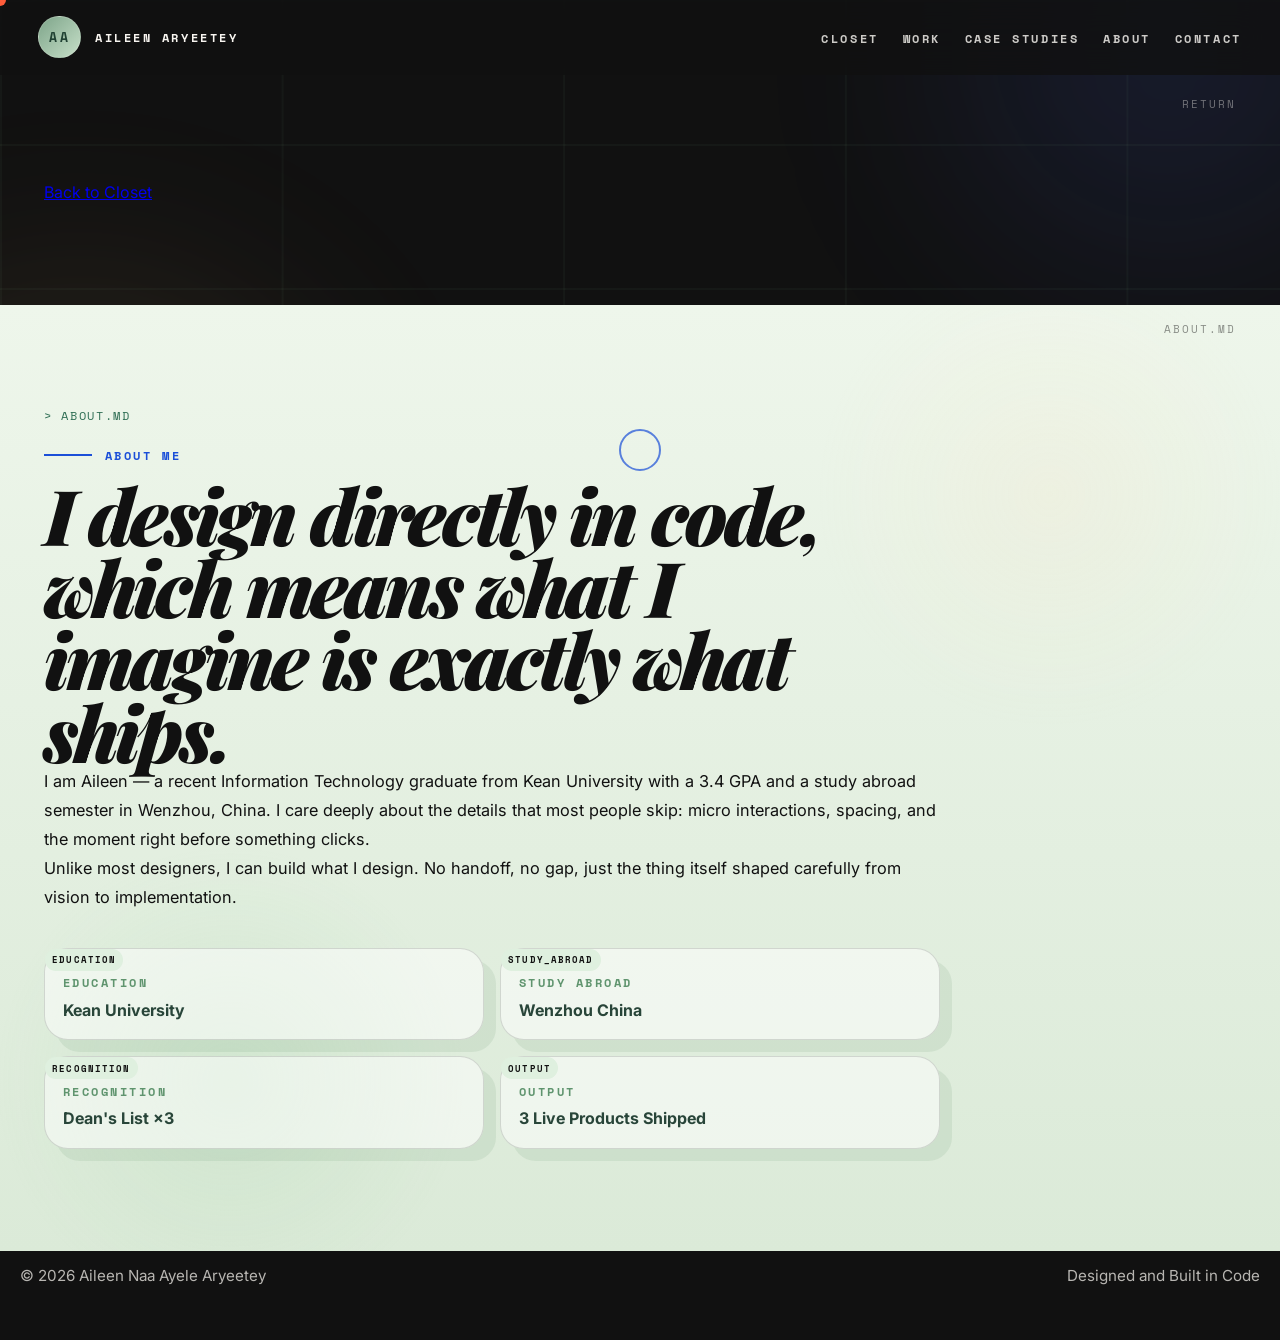
==== about.html @ 3f4c9e6f "Add new portfolio pages: About, Case Studies, Contact, Home, and Work - Created about.html with pers" ====
<!DOCTYPE html>
<html lang="en">
<head>
    <meta charset="UTF-8">
    <meta name="viewport" content="width=device-width, initial-scale=1.0">
    <title>About — Aileen Naa Ayele Aryeetey</title>
    <link rel="preconnect" href="https://fonts.googleapis.com">
    <link rel="preconnect" href="https://fonts.gstatic.com" crossorigin>
    <link href="https://fonts.googleapis.com/css2?family=Inter:wght@300;400;500;600&family=Playfair+Display:ital,wght@0,700;0,900;1,700;1,900&family=Space+Mono:wght@400;700&display=swap" rel="stylesheet">
    <link rel="stylesheet" href="style.css">
</head>
<body class="theme-about">
<div id="cursor" aria-hidden="true"></div>
<div id="cursor-ring" aria-hidden="true"></div>
<div class="page-glow page-glow-one" aria-hidden="true"></div>
<div class="page-glow page-glow-two" aria-hidden="true"></div>

<nav id="nav">
    <a href="home.html" class="nav-logo">
        <span class="nav-logo-mark">AA</span>
        <span class="nav-logo-text">Aileen Aryeetey</span>
    </a>
    <ul class="nav-links">
        <li><a href="index.html">Closet</a></li>
        <li><a href="work.html">Work</a></li>
        <li><a href="case-studies.html">Case Studies</a></li>
        <li><a href="about.html">About</a></li>
        <li><a href="contact.html">Contact</a></li>
    </ul>
    <button type="button" class="nav-ham" id="ham" aria-label="Open navigation menu" aria-controls="mobileNav" aria-expanded="false">
        <span></span><span></span><span></span>
    </button>
</nav>

<nav class="nav-mobile" id="mobileNav" aria-hidden="true">
    <a href="work.html" class="mobile-nav-link">Work</a>
    <a href="case-studies.html" class="mobile-nav-link">Case Studies</a>
    <a href="about.html" class="mobile-nav-link">About</a>
    <a href="contact.html" class="mobile-nav-link">Contact</a>
</nav>

<main>
    <section class="return-strip" data-section="return">
        <a href="index.html" class="return-link">Back to Closet</a>
    </section>
    <section id="about" data-section="about.md">
        <div class="about-copy rv">
            <span class="section-kicker">About Me</span>
            <h2>I design directly in code, which means what I imagine is exactly what ships.</h2>
            <p>I am Aileen — a recent Information Technology graduate from Kean University with a 3.4 GPA and a study abroad semester in Wenzhou, China. I care deeply about the details that most people skip: micro interactions, spacing, and the moment right before something clicks.</p>
            <p>Unlike most designers, I can build what I design. No handoff, no gap, just the thing itself shaped carefully from vision to implementation.</p>
            <div class="about-grid">
                <article data-card="education">
                    <span>Education</span>
                    <strong>Kean University</strong>
                </article>
                <article data-card="study_abroad">
                    <span>Study Abroad</span>
                    <strong>Wenzhou China</strong>
                </article>
                <article data-card="recognition">
                    <span>Recognition</span>
                    <strong>Dean's List ×3</strong>
                </article>
                <article data-card="output">
                    <span>Output</span>
                    <strong>3 Live Products Shipped</strong>
                </article>
            </div>
        </div>
    </section>
</main>

<footer>
    <p>© 2026 Aileen Naa Ayele Aryeetey</p>
    <p>Designed and Built in Code</p>
</footer>

<script src="script.js"></script>
</body>
</html>
---- style.css ----
:root {
    --off-white: #F8F5F0;
    --cobalt: #1B4FD8;
    --coral: #FF5C3A;
    --black: #111111;
    --sage: #7DAA92;
    --muted: #888888;
    --light: #E8E4DF;
    --white: #FFFFFF;
    --line-dark: rgba(17, 17, 17, 0.14);
    --line-light: rgba(248, 245, 240, 0.18);
    --shadow: 0 24px 60px rgba(17, 17, 17, 0.18);
    --ease: cubic-bezier(0.22, 1, 0.36, 1);
    --font-display: "Playfair Display", Georgia, serif;
    --font-body: "Inter", system-ui, sans-serif;
    --font-accent: "Space Mono", monospace;
}

*,
*::before,
*::after {
    box-sizing: border-box;
}

html {
    scroll-behavior: smooth;
    cursor: none;
}

body {
    margin: 0;
    font-family: var(--font-body);
    color: var(--off-white);
    background: var(--black);
    overflow-x: hidden;
}

body.is-locked {
    overflow: hidden;
}

body.is-locked nav,
body.is-locked main,
body.is-locked footer {
    opacity: 0;
    transform: scale(0.98);
    filter: blur(18px);
    pointer-events: none;
}

nav,
main,
footer {
    transition: opacity 0.8s var(--ease), transform 0.8s var(--ease), filter 0.8s var(--ease);
}

img {
    display: block;
    max-width: 100%;
}

a,
button {
    cursor: none;
}

button {
    border: 0;
    background: none;
    font: inherit;
}

.sr-only {
    position: absolute;
    width: 1px;
    height: 1px;
    padding: 0;
    margin: -1px;
    overflow: hidden;
    clip: rect(0, 0, 0, 0);
    white-space: nowrap;
    border: 0;
}

.vault-screen {
    position: fixed;
    inset: 0;
    z-index: 120;
    display: grid;
    place-items: center;
    padding: 1.25rem;
    transition: opacity 0.8s var(--ease), visibility 0.8s var(--ease);
}

.vault-screen.is-unlocked {
    opacity: 0;
    visibility: hidden;
}

.vault-backdrop {
    position: absolute;
    inset: 0;
    background:
        radial-gradient(ellipse at 52% 46%, rgba(255, 255, 255, 0.16), transparent 10%),
        radial-gradient(ellipse at 52% 46%, rgba(97, 122, 255, 0.18), transparent 22%),
        radial-gradient(ellipse at 48% 52%, rgba(255, 92, 58, 0.12), transparent 18%),
        radial-gradient(circle at 15% 18%, rgba(255, 255, 255, 0.95) 0 1px, transparent 1.5px),
        radial-gradient(circle at 28% 24%, rgba(255, 255, 255, 0.72) 0 1px, transparent 1.5px),
        radial-gradient(circle at 74% 20%, rgba(255, 255, 255, 0.86) 0 1px, transparent 1.5px),
        radial-gradient(circle at 83% 38%, rgba(255, 255, 255, 0.64) 0 1px, transparent 1.5px),
        radial-gradient(circle at 67% 70%, rgba(255, 255, 255, 0.72) 0 1px, transparent 1.5px),
        radial-gradient(circle at 34% 76%, rgba(255, 255, 255, 0.6) 0 1px, transparent 1.5px),
        radial-gradient(circle at 88% 82%, rgba(255, 255, 255, 0.84) 0 1px, transparent 1.5px),
        radial-gradient(circle at 10% 72%, rgba(255, 255, 255, 0.7) 0 1px, transparent 1.5px),
        linear-gradient(135deg, rgba(17, 17, 17, 0.94), rgba(10, 10, 10, 0.99));
}

.vault-shell {
    position: relative;
    width: min(100%, 58rem);
    display: grid;
    gap: 1.25rem;
    justify-items: center;
    animation: vaultFloat 4.8s ease-in-out infinite;
}

.vault-file,
.vault-panel {
    width: min(100%, 34rem);
    border: 1px solid rgba(248, 245, 240, 0.16);
    box-shadow: 0 30px 90px rgba(0, 0, 0, 0.5);
}

.vault-file {
    position: relative;
    display: grid;
    gap: 1rem;
    justify-items: center;
    padding: 5.25rem 2.2rem 2.8rem;
    background:
        radial-gradient(circle at 50% 34%, rgba(255, 255, 255, 0.08), transparent 18%),
        linear-gradient(180deg, rgba(248, 245, 240, 0.08), rgba(248, 245, 240, 0.02)),
        linear-gradient(135deg, rgba(27, 79, 216, 0.07), transparent 36%, rgba(255, 92, 58, 0.06)),
        rgba(17, 17, 17, 0.8);
    color: var(--off-white);
    text-align: center;
    overflow: hidden;
    transform-origin: center;
    -webkit-backdrop-filter: blur(14px);
    backdrop-filter: blur(14px);
    transition: transform 0.35s var(--ease), border-color 0.35s ease, box-shadow 0.35s ease;
}

.vault-file:hover,
.vault-file:focus-visible,
.vault-file.is-active {
    transform: translateY(-6px) scale(1.01);
    border-color: rgba(248, 245, 240, 0.26);
    box-shadow: 0 42px 120px rgba(0, 0, 0, 0.6);
}

.vault-file::before {
    content: "";
    position: absolute;
    inset: 0;
    background:
        linear-gradient(rgba(248, 245, 240, 0.04) 1px, transparent 1px),
        linear-gradient(90deg, rgba(248, 245, 240, 0.04) 1px, transparent 1px);
    background-size: 30px 30px;
    opacity: 0.28;
}

.vault-file::after {
    content: "";
    position: absolute;
    inset: 1rem;
    border: 1px solid rgba(248, 245, 240, 0.08);
    pointer-events: none;
    box-shadow: inset 0 0 40px rgba(255, 255, 255, 0.02);
}

.vault-file-tab {
    position: absolute;
    top: 0;
    left: 0;
    padding: 0.7rem 1rem;
    background: linear-gradient(135deg, #3566ea, var(--cobalt));
    color: var(--off-white);
    font-family: var(--font-accent);
    font-size: 0.64rem;
    font-weight: 700;
    letter-spacing: 0.18em;
    text-transform: uppercase;
    box-shadow: 0 10px 30px rgba(27, 79, 216, 0.24);
}

.vault-file-icon {
    position: relative;
    width: 8.2rem;
    height: 9.8rem;
    background: linear-gradient(180deg, #fffdf8, #e7e0d4);
    clip-path: polygon(0 0, 76% 0, 100% 22%, 100% 100%, 0 100%);
    box-shadow:
        0 18px 42px rgba(0, 0, 0, 0.28),
        inset 0 -18px 26px rgba(17, 17, 17, 0.04);
    animation: vaultPulse 2.8s ease-in-out infinite;
}

.vault-file-icon::before {
    content: "";
    position: absolute;
    top: 0;
    right: 0;
    width: 1.8rem;
    height: 1.8rem;
    background: #cfd5e8;
    clip-path: polygon(0 0, 100% 100%, 100% 0);
}

.vault-file-icon::after {
    content: "AA";
    position: absolute;
    inset: auto 0 1.2rem;
    text-align: center;
    color: var(--black);
    font-family: var(--font-accent);
    font-size: 1.15rem;
    font-weight: 700;
    letter-spacing: 0.3em;
}

.vault-file strong,
.vault-panel h2 {
    position: relative;
    z-index: 1;
    margin: 0;
    font-family: var(--font-display);
}

.vault-file strong {
    font-size: clamp(2.7rem, 6vw, 4.2rem);
    line-height: 0.92;
    text-wrap: balance;
    text-shadow: 0 10px 30px rgba(0, 0, 0, 0.28);
}

.vault-file span:last-child {
    position: relative;
    z-index: 1;
    color: rgba(248, 245, 240, 0.78);
    font-size: 1.02rem;
}

.vault-panel {
    position: relative;
    display: grid;
    gap: 1rem;
    padding: 1.5rem;
    background:
        linear-gradient(180deg, rgba(248, 245, 240, 0.06), transparent 32%),
        rgba(10, 10, 10, 0.95);
    -webkit-backdrop-filter: blur(16px);
    backdrop-filter: blur(16px);
    transform: translateY(14px) scale(0.98);
    opacity: 0;
    transition: transform 0.4s var(--ease), opacity 0.4s var(--ease);
}

.vault-panel.is-visible {
    transform: translateY(0) scale(1);
    opacity: 1;
}

.vault-panel-top {
    display: flex;
    justify-content: space-between;
    gap: 1rem;
    color: rgba(248, 245, 240, 0.56);
    font-family: var(--font-accent);
    font-size: 0.64rem;
    letter-spacing: 0.16em;
    text-transform: uppercase;
}

.vault-panel h2 {
    font-size: clamp(2rem, 4vw, 3rem);
    line-height: 0.98;
}

.vault-panel p {
    margin: 0;
    color: rgba(248, 245, 240, 0.72);
}

.vault-form {
    display: grid;
    grid-template-columns: minmax(0, 1fr) auto;
    gap: 0.9rem;
}

.vault-form input {
    min-height: 3.4rem;
    padding: 0.9rem 1rem;
    border: 1px solid rgba(248, 245, 240, 0.18);
    background: rgba(248, 245, 240, 0.05);
    color: var(--off-white);
    font-family: var(--font-accent);
    font-size: 0.82rem;
    letter-spacing: 0.16em;
    text-transform: uppercase;
    outline: none;
    transition: border-color 0.24s ease, box-shadow 0.24s ease;
}

.vault-form input:focus {
    border-color: var(--coral);
    box-shadow: 0 0 0 4px rgba(255, 92, 58, 0.12);
}

.vault-message {
    min-height: 1.4rem;
    font-family: var(--font-accent);
    font-size: 0.7rem;
    letter-spacing: 0.12em;
    text-transform: uppercase;
}

.vault-message.is-error {
    color: #ff9f8d;
}

.vault-message.is-success {
    color: var(--sage);
}

.archive-screen {
    position: fixed;
    inset: 0;
    z-index: 115;
    display: grid;
    place-items: start center;
    padding: 1.25rem;
    overflow-y: auto;
    opacity: 1;
    visibility: visible;
    transition: opacity 0.7s var(--ease), visibility 0.7s var(--ease);
}

.archive-screen.is-hidden {
    opacity: 0;
    visibility: hidden;
}

.archive-backdrop {
    position: absolute;
    inset: 0;
    background: #000000;
}

.archive-shell {
    position: relative;
    width: min(100%, 72rem);
    display: grid;
    gap: 1.5rem;
    margin: auto 0;
}

.archive-head {
    max-width: 34rem;
    color: var(--off-white);
}

.archive-head span {
    display: inline-block;
    margin-bottom: 0.75rem;
    font-family: var(--font-accent);
    font-size: 0.72rem;
    letter-spacing: 0.18em;
    text-transform: uppercase;
    color: rgba(248, 245, 240, 0.58);
}

.archive-head h2 {
    margin: 0;
    font-family: var(--font-display);
    font-size: clamp(2.8rem, 6vw, 5rem);
    line-height: 0.94;
}

.archive-head p {
    margin: 0.85rem 0 0;
    color: rgba(248, 245, 240, 0.74);
    max-width: 30rem;
}

.archive-closet {
    position: relative;
    padding: 3.5rem 1.25rem 2rem;
    border: 1px solid rgba(248, 245, 240, 0.08);
    background: transparent;
    overflow: hidden;
    box-shadow:
        inset 0 0 0 1px rgba(17, 17, 17, 0.18),
        0 28px 80px rgba(0, 0, 0, 0.24);
}

.archive-closet::before,
.archive-closet::after {
    display: none;
}

.archive-closet::before {
    left: 0;
}

.archive-closet::after {
    right: 0;
}

.archive-rail {
    position: absolute;
    left: 2rem;
    right: 2rem;
    top: 1.25rem;
    height: 8px;
    border-radius: 999px;
    background: linear-gradient(180deg, #8e949c, #5f646b);
    box-shadow: 0 3px 12px rgba(0, 0, 0, 0.34);
}

.archive-shelf {
    position: relative;
    display: grid;
    grid-template-columns: repeat(5, minmax(0, 1fr));
    gap: 1rem;
    align-items: end;
    z-index: 2;
}

.archive-shelf::before {
    display: none;
}

.archive-folder {
    position: relative;
    display: grid;
    justify-items: start;
    gap: 0.55rem;
    min-height: 18rem;
    padding: 1rem 1rem 1.35rem;
    border: 1px solid rgba(17, 17, 17, 0.12);
    background: linear-gradient(180deg, #fffdf8 0%, #f1ede5 100%);
    color: #171311;
    text-align: left;
    text-decoration: none;
    box-shadow:
        0 18px 30px rgba(17, 17, 17, 0.24),
        0 4px 10px rgba(17, 17, 17, 0.08);
    transform-origin: top center;
    transition: transform 0.28s var(--ease), box-shadow 0.28s ease, filter 0.28s ease;
}

.archive-folder::before {
    content: "";
    position: absolute;
    inset: 1rem 1rem 4.6rem;
    background:
        linear-gradient(135deg, rgba(17, 17, 17, 0.06), rgba(17, 17, 17, 0.01)),
        linear-gradient(180deg, #d9d1c6, #c7beb0);
    border: 1px solid rgba(17, 17, 17, 0.08);
}

.archive-folder::after {
    content: "";
    position: absolute;
    top: -2rem;
    left: 50%;
    width: 2px;
    height: 2rem;
    background: linear-gradient(180deg, #bfc5cc, #6e7379);
    transform: translateX(-50%);
}

.archive-folder:hover,
.archive-folder:focus-visible {
    transform: translateY(-12px) rotate(-1.4deg);
    box-shadow:
        0 28px 40px rgba(17, 17, 17, 0.32),
        0 8px 18px rgba(17, 17, 17, 0.12);
    filter: saturate(1.05);
}

.archive-folder:nth-child(2n):hover,
.archive-folder:nth-child(2n):focus-visible {
    transform: translateY(-12px) rotate(1.2deg);
}

.archive-letter {
    display: inline-grid;
    place-items: center;
    width: 2.4rem;
    height: 2.4rem;
    margin-top: auto;
    background: rgba(17, 17, 17, 0.05);
    font-family: var(--font-accent);
    font-size: 0.95rem;
    font-weight: 700;
    letter-spacing: 0.12em;
    box-shadow: inset 0 0 0 1px rgba(17, 17, 17, 0.08);
    z-index: 1;
}

.archive-folder strong {
    margin-top: auto;
    font-family: var(--font-display);
    font-size: clamp(1.65rem, 3vw, 2.3rem);
    line-height: 0.98;
    z-index: 1;
}

.archive-folder span:last-child {
    font-family: var(--font-accent);
    font-size: 0.64rem;
    font-weight: 700;
    letter-spacing: 0.16em;
    text-transform: uppercase;
    color: rgba(23, 19, 17, 0.58);
    z-index: 1;
}

body.theme-home #home::before,
body.theme-home #contact::before {
    background:
        radial-gradient(circle at 18% 78%, rgba(123, 186, 142, 0.16), transparent 18%),
        radial-gradient(circle at 78% 18%, rgba(164, 203, 255, 0.14), transparent 18%),
        radial-gradient(circle at 48% 14%, rgba(255, 250, 232, 0.1), transparent 12%),
        linear-gradient(180deg, #08110d 0%, #102019 52%, #162922 100%);
}

body.theme-home main {
    position: relative;
    isolation: isolate;
}

body.theme-home main::before {
    content: "";
    position: fixed;
    left: 0;
    right: 0;
    bottom: 0;
    height: 22vh;
    background:
        radial-gradient(circle at 6% 100%, #163628 0 14%, transparent 15%),
        radial-gradient(circle at 16% 100%, #1b442f 0 16%, transparent 17%),
        radial-gradient(circle at 28% 100%, #204d36 0 15%, transparent 16%),
        radial-gradient(circle at 44% 100%, #173b2a 0 18%, transparent 19%),
        radial-gradient(circle at 60% 100%, #204d36 0 14%, transparent 15%),
        radial-gradient(circle at 78% 100%, #173b2a 0 17%, transparent 18%),
        radial-gradient(circle at 92% 100%, #204d36 0 15%, transparent 16%);
    opacity: 0.9;
    pointer-events: none;
    z-index: -1;
}

body.theme-home main::after {
    content: "";
    position: fixed;
    top: 5rem;
    right: 8%;
    width: 9rem;
    height: 9rem;
    border-radius: 50%;
    background:
        radial-gradient(circle at 35% 35%, rgba(255, 255, 255, 0.9), rgba(246, 250, 232, 0.7) 38%, rgba(246, 250, 232, 0.08) 68%, transparent 72%);
    pointer-events: none;
    z-index: -1;
}

body.theme-home .nav-logo-mark {
    border-radius: 50%;
    background: linear-gradient(135deg, #5f946e, #8db59a);
}

body.theme-home .eyebrow,
body.theme-home .section-kicker,
body.theme-home .hero-copy::before {
    color: #9ec8a8;
}

body.theme-home .page-glow-one {
    background: rgba(150, 212, 168, 0.24);
}

body.theme-home .page-glow-two {
    background: rgba(188, 221, 255, 0.14);
}

body.theme-home .hero-title,
body.theme-home .contact-card h2 {
    color: #f2f6ec;
}

body.theme-home .btn-primary {
    background: linear-gradient(135deg, #588f69, #82b28f);
}

body.theme-home .floating-note {
    box-shadow: 18px 18px 0 rgba(20, 48, 34, 0.24);
}

body.theme-home .hero-title,
body.theme-home .section-head h2,
body.theme-home .about-copy h2,
body.theme-home .contact-card h2 {
    font-style: italic;
}

body.theme-home .mini-card,
body.theme-home .portrait-card,
body.theme-home .contact-card {
    border-radius: 28px;
}

body.theme-home .mini-card::before,
body.theme-home .about-grid article::before {
    border-radius: 999px;
    background: #dcebdc;
}

body.theme-home .portrait-card,
body.theme-home .contact-card {
    border-color: rgba(214, 235, 216, 0.16);
    background: rgba(13, 27, 20, 0.88);
}

body.theme-work #work::before {
    background:
        radial-gradient(circle at 82% 18%, rgba(255, 196, 113, 0.18), transparent 16%),
        linear-gradient(180deg, rgba(255, 255, 255, 0.76), rgba(255, 255, 255, 0.76)),
        linear-gradient(90deg, rgba(17, 17, 17, 0.05) 1px, transparent 1px),
        linear-gradient(rgba(17, 17, 17, 0.05) 1px, transparent 1px),
        linear-gradient(180deg, #f3eee6 0%, #e6ddd0 100%);
    background-size: auto, auto, 28px 28px, 28px 28px, auto;
}

body.theme-work main {
    position: relative;
    isolation: isolate;
}

body.theme-work main::before {
    content: "";
    position: fixed;
    inset: 5.5rem 3rem auto auto;
    width: 16rem;
    height: 11rem;
    background:
        linear-gradient(180deg, rgba(255, 248, 234, 0.96), rgba(245, 234, 214, 0.96));
    box-shadow: 18px 18px 0 rgba(140, 117, 87, 0.14);
    transform: rotate(-4deg);
    pointer-events: none;
    z-index: -1;
}

body.theme-work main::after {
    content: "";
    position: fixed;
    left: 3rem;
    bottom: 2rem;
    width: 20rem;
    height: 1.2rem;
    background: linear-gradient(90deg, #8d5e28, #c4934b);
    box-shadow: 0 -0.35rem 0 rgba(32, 24, 21, 0.08);
    pointer-events: none;
    z-index: -1;
}

body.theme-work .nav-logo-mark {
    background: #201815;
    border-color: rgba(32, 24, 21, 0.24);
    color: #f8f5f0;
}

body.theme-work .section-kicker,
body.theme-work .section-head::before,
body.theme-work .section-head::after {
    color: #8d5e28;
}

body.theme-work .project-card {
    border-color: rgba(67, 48, 28, 0.14);
    box-shadow: 14px 14px 0 rgba(116, 91, 62, 0.12);
    border-radius: 18px;
}

body.theme-work .project-body {
    background: rgba(252, 248, 241, 0.95);
    color: #1b1712;
}

body.theme-work .project-body p {
    color: rgba(27, 23, 18, 0.72);
}

body.theme-work .project-topline,
body.theme-work .project-body h3::before {
    color: #8d5e28;
}

body.theme-work .tag-row span {
    background: #201815;
    color: #f8f5f0;
}

body.theme-work .project-body a {
    color: #1b1712;
}

body.theme-work .project-card::after {
    background: #201815;
    color: #f8f5f0;
}

body.theme-work .project-body h3,
body.theme-work .section-head h2 {
    letter-spacing: -0.06em;
}

body.theme-work .project-card:nth-child(1):hover .project-body {
    background: #3f2d23;
    color: #f8f5f0;
}

body.theme-work .project-card:nth-child(1):hover .project-body p {
    color: rgba(248, 245, 240, 0.78);
}

body.theme-work .project-card:nth-child(2):hover .project-body {
    background: #6f4e37;
    color: #f8f5f0;
}

body.theme-work .project-card:nth-child(2):hover .project-body p {
    color: rgba(248, 245, 240, 0.8);
}

body.theme-work .project-card:nth-child(3):hover .project-body {
    background: #d7b07a;
    color: #1b1712;
}

body.theme-work .project-card:nth-child(3):hover .project-body p {
    color: rgba(27, 23, 18, 0.76);
}

body.theme-case-studies #case-studies::before {
    background:
        linear-gradient(180deg, rgba(255, 252, 245, 0.56), rgba(255, 252, 245, 0.56)),
        linear-gradient(180deg, #5a3f2d 0%, #7a5a43 18%, #eadbc5 18.4%, #e5d4bd 100%);
}

body.theme-case-studies main {
    position: relative;
    isolation: isolate;
}

body.theme-case-studies main::before {
    content: "";
    position: fixed;
    left: 0;
    right: 0;
    top: 5rem;
    height: 8rem;
    background:
        repeating-linear-gradient(
            90deg,
            rgba(77, 54, 38, 0.18) 0 3.8rem,
            rgba(164, 124, 95, 0.22) 3.8rem 4.8rem,
            rgba(102, 70, 48, 0.18) 4.8rem 8.2rem
        );
    opacity: 0.5;
    pointer-events: none;
    z-index: -1;
}

body.theme-case-studies main::after {
    content: "";
    position: fixed;
    top: 6rem;
    right: 12%;
    width: 18rem;
    height: 18rem;
    background: radial-gradient(circle, rgba(255, 229, 184, 0.22), rgba(255, 229, 184, 0.04) 48%, transparent 70%);
    pointer-events: none;
    z-index: -1;
}

body.theme-case-studies .nav-logo-mark {
    background: linear-gradient(135deg, #6c4d38, #a47c5f);
    color: #fff8ef;
    border-color: rgba(108, 77, 56, 0.24);
}

body.theme-case-studies #case-studies .section-head,
body.theme-case-studies #case-studies .section-head h2,
body.theme-case-studies #case-studies .section-head p,
body.theme-case-studies #case-studies .section-kicker {
    color: #2a1c16;
}

body.theme-case-studies #case-studies .section-head::before,
body.theme-case-studies #case-studies .section-head::after {
    color: rgba(42, 28, 22, 0.52);
}

body.theme-case-studies .cs-item {
    background: rgba(255, 250, 242, 0.96);
    border-color: rgba(80, 44, 31, 0.16);
    box-shadow: 18px 18px 0 rgba(104, 72, 49, 0.14);
    border-radius: 22px;
}

body.theme-case-studies .cs-item::before {
    color: rgba(96, 52, 36, 0.62);
}

body.theme-case-studies .cs-title,
body.theme-case-studies .cs-lead,
body.theme-case-studies .section-head h2 {
    letter-spacing: -0.03em;
}

body.theme-case-studies .cs-trigger,
body.theme-case-studies .cs-panel-inner,
body.theme-case-studies .cs-title,
body.theme-case-studies .cs-lead,
body.theme-case-studies .cs-summary-line,
body.theme-case-studies .cs-story p,
body.theme-case-studies .cs-meta-card,
body.theme-case-studies .cs-meta-card strong {
    color: #2a1c16;
}

body.theme-case-studies .cs-number,
body.theme-case-studies .cs-toggle,
body.theme-case-studies .cs-aside-card h4,
body.theme-case-studies .cs-block h4 {
    color: #9c4d32;
}

body.theme-case-studies .cs-trigger {
    background:
        linear-gradient(180deg, rgba(156, 77, 50, 0.05), transparent 80%);
}

body.theme-case-studies .cs-block,
body.theme-case-studies .cs-meta-card {
    border-color: rgba(96, 52, 36, 0.14);
}

body.theme-case-studies .cs-aside-card {
    background: #fff9f1;
    color: #2a1c16;
    border-radius: 18px;
}

body.theme-about #about::before {
    background:
        radial-gradient(circle at 18% 82%, rgba(147, 203, 153, 0.18), transparent 18%),
        radial-gradient(circle at 82% 20%, rgba(255, 222, 186, 0.14), transparent 18%),
        linear-gradient(180deg, #eef6eb 0%, #dbead8 100%);
}

body.theme-about main {
    position: relative;
    isolation: isolate;
}

body.theme-about main::before {
    content: "";
    position: fixed;
    inset: 0;
    background:
        linear-gradient(90deg, rgba(104, 142, 113, 0.16) 0 2px, transparent 2px 20%),
        linear-gradient(rgba(104, 142, 113, 0.16) 0 2px, transparent 2px 24%);
    background-size: 22% 100%, 100% 9rem;
    opacity: 0.45;
    pointer-events: none;
    z-index: -1;
}

body.theme-about main::after {
    content: "";
    position: fixed;
    left: -2rem;
    bottom: -1rem;
    width: 18rem;
    height: 18rem;
    background:
        radial-gradient(circle at 30% 70%, rgba(125, 170, 146, 0.24), transparent 34%),
        radial-gradient(circle at 58% 42%, rgba(184, 220, 170, 0.2), transparent 28%),
        radial-gradient(circle at 76% 68%, rgba(104, 150, 114, 0.22), transparent 30%);
    pointer-events: none;
    z-index: -1;
}

body.theme-about .nav-logo-mark {
    border-radius: 50%;
    background: linear-gradient(135deg, #7ea58a, #c6dfc8);
    color: #204133;
}

body.theme-about .about-copy::before,
body.theme-about .section-kicker {
    color: #2f6e54;
}

body.theme-about .about-copy h2,
body.theme-about .section-head h2 {
    font-style: italic;
}

body.theme-about .about-copy h2 {
    color: #173429;
}

body.theme-about .about-copy p,
body.theme-about .about-grid strong {
    color: #284539;
}

body.theme-about .about-grid article {
    background: rgba(255, 255, 255, 0.52);
    box-shadow: 12px 12px 0 rgba(92, 140, 103, 0.12);
    border-radius: 24px;
}

body.theme-about .about-grid span {
    color: #5f946e;
}

body.theme-about .about-grid article::before {
    border-radius: 999px;
    background: #dff0df;
}

body.theme-contact #contact::before {
    background:
        radial-gradient(circle at 50% 18%, rgba(255, 214, 163, 0.12), transparent 14%),
        radial-gradient(circle at 22% 18%, rgba(255, 92, 58, 0.14), transparent 18%),
        radial-gradient(circle at 78% 72%, rgba(191, 140, 88, 0.12), transparent 22%),
        linear-gradient(180deg, #211513 0%, #140c0b 100%);
}

body.theme-contact main {
    position: relative;
    isolation: isolate;
}

body.theme-contact main::before {
    content: "";
    position: fixed;
    right: 8%;
    top: 6rem;
    width: 14rem;
    height: 14rem;
    background: radial-gradient(circle, rgba(255, 223, 190, 0.2), rgba(255, 223, 190, 0.06) 42%, transparent 72%);
    pointer-events: none;
    z-index: -1;
}

body.theme-contact main::after {
    content: "";
    position: fixed;
    left: 0;
    right: 0;
    bottom: 0;
    height: 3rem;
    background: linear-gradient(180deg, rgba(0, 0, 0, 0), #221412 90%);
    pointer-events: none;
    z-index: -1;
}

body.theme-contact .nav-logo-mark {
    background: linear-gradient(135deg, #5a3328, #c08866);
    border-color: rgba(255, 217, 176, 0.16);
}

body.theme-contact .contact-card {
    border-color: rgba(255, 217, 176, 0.18);
    background: rgba(31, 19, 16, 0.94);
    box-shadow: 20px 20px 0 rgba(62, 34, 23, 0.28);
    border-radius: 28px;
}

body.theme-contact .contact-card h2 {
    color: #fff1ec;
    font-style: italic;
}

body.theme-contact .contact-card p,
body.theme-contact .contact-email {
    color: rgba(255, 232, 223, 0.84);
}

body.theme-contact .contact-card::before {
    color: #ffb09d;
    border-color: rgba(255, 176, 157, 0.28);
    background: rgba(255, 176, 157, 0.08);
}

@keyframes vaultFloat {
    0%,
    100% {
        transform: translateY(0);
    }

    50% {
        transform: translateY(-8px);
    }
}

@keyframes vaultPulse {
    0%,
    100% {
        box-shadow: 0 16px 40px rgba(0, 0, 0, 0.28);
    }

    50% {
        box-shadow: 0 20px 52px rgba(27, 79, 216, 0.28);
    }
}

#cursor {
    position: fixed;
    top: 0;
    left: 0;
    width: 12px;
    height: 12px;
    border-radius: 999px;
    background: var(--coral);
    pointer-events: none;
    z-index: 9999;
    transform: translate(-50%, -50%);
    transition: transform 0.24s var(--ease), opacity 0.24s ease, background 0.24s ease;
}

#cursor-ring {
    position: fixed;
    top: 0;
    left: 0;
    width: 42px;
    height: 42px;
    border: 2px solid rgba(27, 79, 216, 0.7);
    border-radius: 999px;
    pointer-events: none;
    z-index: 9998;
    transform: translate(-50%, -50%);
    transition: width 0.24s var(--ease), height 0.24s var(--ease), border-color 0.24s ease, opacity 0.24s ease;
}

#cursor.hovered {
    transform: translate(-50%, -50%) scale(1.35);
}

#cursor-ring.hovered {
    width: 60px;
    height: 60px;
    border-color: rgba(255, 92, 58, 0.72);
}

.page-glow {
    position: fixed;
    border-radius: 999px;
    filter: blur(120px);
    pointer-events: none;
    z-index: -2;
    opacity: 0.7;
}

.page-glow-one {
    width: 26rem;
    height: 26rem;
    top: -10rem;
    right: -6rem;
    background: rgba(81, 112, 255, 0.18);
}

.page-glow-two {
    width: 30rem;
    height: 30rem;
    left: -10rem;
    bottom: 8rem;
    background: rgba(255, 196, 122, 0.16);
}

#nav {
    position: fixed;
    top: 0;
    left: 0;
    right: 0;
    z-index: 50;
    display: flex;
    align-items: center;
    justify-content: space-between;
    gap: 1.5rem;
    padding: 1rem clamp(1.25rem, 3vw, 3.5rem);
    background: rgba(17, 17, 17, 0.8);
    -webkit-backdrop-filter: blur(18px);
    backdrop-filter: blur(18px);
    border-bottom: 1px solid transparent;
    transition: background 0.24s ease, border-color 0.24s ease;
}

#nav.scrolled {
    background: rgba(17, 17, 17, 0.92);
    border-color: rgba(248, 245, 240, 0.1);
}

.nav-logo {
    display: inline-flex;
    align-items: center;
    gap: 0.9rem;
    text-decoration: none;
}

.nav-logo-mark {
    display: grid;
    place-items: center;
    width: 2.65rem;
    height: 2.65rem;
    background: var(--cobalt);
    color: var(--off-white);
    border: 1px solid rgba(248, 245, 240, 0.2);
    font-family: var(--font-accent);
    font-size: 0.82rem;
    font-weight: 700;
    letter-spacing: 0.18em;
}

.nav-logo-text,
.nav-links a,
.section-kicker,
.eyebrow,
.project-topline,
.tag-row span,
.about-grid span,
.cs-points span,
.cs-number,
.note-kicker,
.mini-label,
.cs-meta-card span {
    font-family: var(--font-accent);
    font-size: 0.72rem;
    font-weight: 700;
    letter-spacing: 0.22em;
    text-transform: uppercase;
}

.nav-logo-text {
    color: var(--off-white);
}

.nav-links {
    display: flex;
    gap: 1.5rem;
    list-style: none;
    margin: 0;
    padding: 0;
}

.nav-links a {
    color: rgba(248, 245, 240, 0.82);
    text-decoration: none;
    transition: color 0.2s ease;
}

.nav-links a:hover,
.nav-links a:focus-visible,
.mobile-nav-link:hover,
.mobile-nav-link:focus-visible {
    color: var(--coral);
}

.nav-ham {
    display: none;
    flex-direction: column;
    gap: 0.32rem;
}

.nav-ham span {
    width: 1.6rem;
    height: 2px;
    background: var(--off-white);
}

.nav-mobile {
    position: fixed;
    inset: 4.8rem 1rem auto;
    display: none;
    flex-direction: column;
    gap: 0.75rem;
    padding: 1rem;
    background: rgba(17, 17, 17, 0.96);
    border: 1px solid rgba(248, 245, 240, 0.1);
    z-index: 40;
}

.nav-mobile.open {
    display: flex;
}

.nav-mobile a {
    padding: 0.95rem 1rem;
    text-decoration: none;
    color: var(--off-white);
    border: 1px solid rgba(248, 245, 240, 0.1);
}

main,
footer {
    width: calc(100% - 2rem);
    max-width: 1240px;
    margin: 0 auto;
}

main {
    padding-top: 5rem;
}

section {
    position: relative;
    isolation: isolate;
    padding: clamp(4.5rem, 8vw, 7rem) clamp(1rem, 2vw, 1.5rem);
}

section::before {
    content: "";
    position: absolute;
    top: 0;
    bottom: 0;
    left: 50%;
    width: 100vw;
    transform: translateX(-50%);
    z-index: -1;
}

section::after {
    content: attr(data-section);
    position: absolute;
    top: 1rem;
    right: clamp(1rem, 2vw, 1.5rem);
    font-family: var(--font-accent);
    font-size: 0.68rem;
    letter-spacing: 0.18em;
    text-transform: uppercase;
    color: rgba(248, 245, 240, 0.4);
    pointer-events: none;
}

#work::after,
#about::after {
    color: rgba(17, 17, 17, 0.46);
}

#case-studies::after {
    color: rgba(248, 245, 240, 0.52);
}

#home::before,
#contact::before {
    background: #0b0b0b;
}

#work::before,
#about::before {
    background: var(--off-white);
}

#case-studies::before {
    background:
        radial-gradient(ellipse at 50% 18%, rgba(255, 255, 255, 0.14), transparent 10%),
        radial-gradient(ellipse at 50% 34%, rgba(114, 145, 255, 0.18), transparent 18%),
        linear-gradient(180deg, #1948c4 0%, #163ca0 100%);
}

#home {
    min-height: calc(100vh - 5rem);
    display: grid;
    grid-template-columns: minmax(0, 1.05fr) minmax(320px, 0.95fr);
    gap: clamp(2rem, 4vw, 4rem);
    align-items: center;
}

.hero-copy,
.about-copy {
    position: relative;
    z-index: 2;
}

.hero-copy::before,
.about-copy::before {
    display: block;
    margin-bottom: 1rem;
    font-family: var(--font-accent);
    font-size: 0.74rem;
    letter-spacing: 0.14em;
    text-transform: uppercase;
}

.hero-copy::before {
    content: "// design + frontend";
    color: var(--sage);
}

.about-copy::before {
    content: "> about.md";
    color: var(--cobalt);
}

.hero-title,
.section-head h2,
.about-copy h2,
.contact-card h2,
.project-body h3,
.cs-title,
.cs-lead {
    margin: 0;
    font-family: var(--font-display);
    font-weight: 900;
    line-height: 0.94;
    letter-spacing: -0.05em;
}

.eyebrow,
.section-kicker {
    display: inline-flex;
    align-items: center;
    gap: 0.8rem;
}

.eyebrow {
    color: var(--coral);
}

.section-kicker {
    color: inherit;
}

.eyebrow::before,
.section-kicker::before {
    content: "";
    width: 3rem;
    height: 2px;
    background: currentColor;
}

.hero-title {
    max-width: 7ch;
    margin-top: 1rem;
    color: var(--off-white);
    font-size: clamp(4.8rem, 11vw, 9.5rem);
}

.hero-title::before,
.hero-title::after {
    display: block;
    font-family: var(--font-accent);
    font-size: clamp(0.8rem, 1.4vw, 1rem);
    font-weight: 700;
    letter-spacing: 0.18em;
    color: rgba(248, 245, 240, 0.4);
}

.hero-title::before {
    content: "<h1>";
    margin-bottom: 0.6rem;
}

.hero-title::after {
    content: "</h1>";
    margin-top: 0.8rem;
}

.hero-text,
.section-head p,
.about-copy p,
.contact-card p,
.project-body p,
.cs-story p,
.cs-block p,
.cs-summary-line {
    margin: 0;
    font-size: 1.02rem;
    line-height: 1.78;
}

.hero-text {
    max-width: 38rem;
    margin-top: 1.35rem;
    color: rgba(248, 245, 240, 0.82);
}

.hero-actions,
.contact-actions {
    display: flex;
    flex-wrap: wrap;
    gap: 1rem;
    margin-top: 2rem;
}

.btn {
    display: inline-flex;
    align-items: center;
    justify-content: center;
    min-height: 3.4rem;
    padding: 0.95rem 1.45rem;
    border: 2px solid transparent;
    border-radius: 0;
    text-decoration: none;
    font-family: var(--font-accent);
    font-size: 0.76rem;
    font-weight: 700;
    letter-spacing: 0.18em;
    text-transform: uppercase;
    transition: transform 0.24s var(--ease), background 0.24s ease, color 0.24s ease, border-color 0.24s ease;
}

.btn:hover,
.btn:focus-visible {
    transform: translate(-4px, -4px);
}

.btn-primary {
    background: var(--cobalt);
    color: var(--off-white);
}

.btn-primary:hover,
.btn-primary:focus-visible {
    background: var(--coral);
}

.btn-secondary {
    border-color: rgba(248, 245, 240, 0.35);
    color: var(--off-white);
}

.btn-secondary:hover,
.btn-secondary:focus-visible {
    background: var(--off-white);
    color: var(--black);
}

.hero-mini-grid,
.about-grid {
    display: grid;
    grid-template-columns: repeat(2, minmax(0, 1fr));
    gap: 1rem;
    margin-top: 2.25rem;
}

.mini-card,
.about-grid article,
.cs-block,
.cs-points div,
.cs-meta-card {
    position: relative;
    padding: 1.4rem 1.1rem 1.1rem;
    border: 1px solid currentColor;
    background: transparent;
}

.mini-card,
.about-grid article,
.project-card,
.cs-item,
.contact-card,
.portrait-card,
.cs-aside-card {
    box-shadow: 10px 10px 0 rgba(17, 17, 17, 0.08);
}

.mini-card::before,
.about-grid article::before {
    content: attr(data-card);
    position: absolute;
    top: 0;
    left: 0;
    padding: 0.28rem 0.45rem;
    background: currentColor;
    color: var(--black);
    font-family: var(--font-accent);
    font-size: 0.58rem;
    font-weight: 700;
    letter-spacing: 0.12em;
    text-transform: uppercase;
}

.mini-card {
    color: var(--off-white);
}

.mini-card strong,
.about-grid strong,
.cs-points strong,
.cs-meta-card strong {
    display: block;
    margin-top: 0.45rem;
    font-size: 1rem;
    line-height: 1.45;
}

.mini-label {
    color: var(--sage);
}

.hero-visual {
    position: relative;
    display: flex;
    justify-content: center;
    align-items: center;
}

.hero-visual::before {
    content: "";
    position: absolute;
    z-index: 0;
    background: var(--cobalt);
}

.hero-visual::before {
    width: min(28rem, 78%);
    aspect-ratio: 1 / 1;
    right: 1rem;
    top: 2rem;
}

.portrait-card,
.contact-card,
.cs-item {
    position: relative;
    z-index: 1;
}

.portrait-card {
    width: min(100%, 33rem);
    padding: 3.4rem 1.25rem 1.25rem;
    background: var(--black);
    border: 1px solid rgba(248, 245, 240, 0.12);
    box-shadow: var(--shadow);
}

.portrait-card::before {
    content: attr(data-file);
    position: absolute;
    top: 0;
    left: 0;
    right: 0;
    height: 2.2rem;
    display: flex;
    align-items: center;
    padding: 0 1rem 0 4.8rem;
    background:
        radial-gradient(circle, var(--coral) 0.35rem, transparent 0.38rem) 1rem center / 1rem 1rem no-repeat,
        radial-gradient(circle, var(--sage) 0.35rem, transparent 0.38rem) 2.1rem center / 1rem 1rem no-repeat,
        radial-gradient(circle, var(--cobalt) 0.35rem, transparent 0.38rem) 3.2rem center / 1rem 1rem no-repeat,
        rgba(248, 245, 240, 0.06);
    border-bottom: 1px solid rgba(248, 245, 240, 0.12);
    color: rgba(248, 245, 240, 0.72);
    font-family: var(--font-accent);
    font-size: 0.68rem;
    letter-spacing: 0.16em;
    text-transform: uppercase;
}

.portrait-header {
    display: flex;
    justify-content: space-between;
    gap: 1rem;
    margin-bottom: 1rem;
    color: var(--off-white);
    font-size: 0.92rem;
}

.portrait-media {
    position: relative;
    overflow: hidden;
    aspect-ratio: 4 / 5;
    background: var(--light);
}

.profile-photo {
    width: 100%;
    height: 100%;
    object-fit: cover;
    object-position: center;
}

.portrait-fallback {
    position: absolute;
    inset: 0;
    display: grid;
    place-items: center;
    background: var(--cobalt);
    color: var(--off-white);
    font-family: var(--font-display);
    font-size: 6rem;
}

.floating-note {
    position: absolute;
    z-index: 2;
    max-width: 16rem;
    padding: 1rem 1.1rem;
    background: var(--off-white);
    color: var(--black);
    border: 1px solid var(--black);
    box-shadow: 14px 14px 0 rgba(17, 17, 17, 0.2);
}

.note-one {
    top: 8%;
    left: -1.25rem;
}

.note-two {
    right: -1rem;
    bottom: 9%;
    border-left-color: var(--sage);
}

.note-kicker {
    display: block;
    margin-bottom: 0.35rem;
    color: var(--cobalt);
}

.floating-note strong {
    font-size: 1.5rem;
    line-height: 1.15;
    font-family: var(--font-display);
    font-weight: 700;
}

.section-head {
    max-width: 50rem;
    margin-bottom: 2.8rem;
}

.section-head::before {
    content: "function buildExperience() {";
    display: block;
    margin-bottom: 0.8rem;
    font-family: var(--font-accent);
    font-size: 0.72rem;
    letter-spacing: 0.14em;
    color: rgba(17, 17, 17, 0.58);
    text-transform: uppercase;
}

#case-studies .section-head::before {
    color: rgba(248, 245, 240, 0.62);
}

.section-head::after {
    content: "}";
    display: block;
    margin-top: 1rem;
    font-family: var(--font-accent);
    font-size: 1rem;
    color: rgba(17, 17, 17, 0.52);
}

#case-studies .section-head::after {
    color: rgba(248, 245, 240, 0.58);
}

.section-head h2,
.about-copy h2,
.contact-card h2 {
    margin-top: 0.9rem;
    font-size: clamp(3rem, 6vw, 5.4rem);
}

#work .section-head,
#about .section-kicker,
#about .about-copy h2,
#about .about-copy p,
#about .about-grid,
#work .section-head h2,
#work .section-head p {
    color: var(--black);
}

#work .section-kicker,
#about .section-kicker {
    color: var(--cobalt);
}

#case-studies .section-head,
#case-studies .section-head h2,
#case-studies .section-head p,
#case-studies .section-kicker {
    color: var(--off-white);
}

#contact {
    padding-bottom: 5rem;
}

#contact .section-kicker {
    color: var(--coral);
}

.work-grid {
    display: grid;
    grid-template-columns: repeat(2, minmax(0, 1fr));
    gap: 1.5rem;
}

.project-card {
    position: relative;
    display: flex;
    flex-direction: column;
    min-height: 34rem;
    background: var(--black);
    border: 1px solid var(--line-light);
    overflow: hidden;
    transition: transform 0.28s var(--ease), background 0.28s ease, border-color 0.28s ease;
}

.project-card::before {
    content: attr(data-number);
    position: absolute;
    right: 1rem;
    bottom: -0.08em;
    font-family: var(--font-accent);
    font-size: clamp(4rem, 12vw, 8rem);
    font-weight: 700;
    line-height: 1;
    color: rgba(248, 245, 240, 0.08);
    pointer-events: none;
    z-index: 1;
}

.project-card::after {
    content: attr(data-file);
    position: absolute;
    top: 0;
    left: 0;
    z-index: 3;
    padding: 0.45rem 0.6rem;
    background: var(--off-white);
    color: var(--black);
    font-family: var(--font-accent);
    font-size: 0.6rem;
    font-weight: 700;
    letter-spacing: 0.14em;
    text-transform: uppercase;
}

.project-card:hover {
    transform: translate(-6px, -6px);
}

.project-card-featured {
    grid-column: 1 / -1;
    display: grid;
    grid-template-columns: minmax(0, 1.15fr) minmax(320px, 0.85fr);
    min-height: 38rem;
}

.project-preview,
.project-fallback {
    position: relative;
    min-height: 23rem;
    background: var(--black);
}

.project-card-featured .project-preview {
    min-height: 100%;
}

.project-preview iframe {
    width: 200%;
    height: 200%;
    border: 0;
    transform: scale(0.5);
    transform-origin: top left;
    pointer-events: none;
}

.project-preview::after {
    content: "";
    position: absolute;
    inset: 0;
    background:
        linear-gradient(180deg, rgba(17, 17, 17, 0.04) 0%, rgba(17, 17, 17, 0.72) 100%),
        linear-gradient(135deg, rgba(27, 79, 216, 0.2), rgba(255, 92, 58, 0.16));
}

.preview-berry,
.preview-berry .project-fallback {
    background: linear-gradient(135deg, #1B4FD8, #111111 52%, #FF5C3A);
}

.preview-sky,
.preview-sky .project-fallback {
    background: linear-gradient(135deg, #111111, #1B4FD8 55%, #7DAA92);
}

.preview-mango,
.preview-mango .project-fallback {
    background: linear-gradient(135deg, #111111, #FF5C3A 58%, #1B4FD8);
}

.project-fallback {
    display: none;
}

.project-fallback.show {
    display: block;
}

.project-body {
    position: relative;
    z-index: 2;
    display: flex;
    flex-direction: column;
    justify-content: flex-end;
    gap: 0.9rem;
    flex: 1;
    padding: 2rem;
    color: var(--off-white);
    background: rgba(17, 17, 17, 0.88);
    transition: background 0.28s ease, color 0.28s ease;
}

.project-body h3::before {
    content: "const project = ";
    display: block;
    margin-bottom: 0.55rem;
    font-family: var(--font-accent);
    font-size: 0.64rem;
    letter-spacing: 0.16em;
    color: var(--sage);
    text-transform: uppercase;
}

.project-topline {
    display: flex;
    justify-content: space-between;
    gap: 1rem;
    color: var(--sage);
}

.project-body h3 {
    font-size: clamp(2.1rem, 4vw, 3.4rem);
}

.project-body p {
    color: rgba(248, 245, 240, 0.82);
}

.tag-row {
    display: flex;
    flex-wrap: wrap;
    gap: 0.6rem;
}

.tag-row span {
    padding: 0.55rem 0.75rem;
    color: var(--black);
    background: var(--off-white);
}

.project-body a {
    width: fit-content;
    color: inherit;
    text-decoration: none;
    font-family: var(--font-accent);
    font-size: 0.72rem;
    font-weight: 700;
    letter-spacing: 0.18em;
    text-transform: uppercase;
    border-bottom: 2px solid currentColor;
    padding-bottom: 0.25rem;
}

.project-card:hover .project-body {
    color: var(--off-white);
}

.project-card:hover .project-body p {
    color: rgba(248, 245, 240, 0.9);
}

.project-card:nth-child(1):hover .project-body,
.project-card:nth-child(3):hover .project-body {
    background: var(--cobalt);
}

.project-card:nth-child(2):hover .project-body {
    background: var(--coral);
}

.project-card:nth-child(2):hover .tag-row span {
    background: var(--off-white);
}

.cs-list {
    display: grid;
    gap: 1rem;
}

.cs-item {
    background: var(--black);
    border: 1px solid rgba(248, 245, 240, 0.14);
    overflow: hidden;
}

.cs-item::before {
    content: "case_study";
    display: block;
    padding: 0.5rem 1.5rem;
    border-bottom: 1px solid rgba(248, 245, 240, 0.12);
    font-family: var(--font-accent);
    font-size: 0.62rem;
    letter-spacing: 0.18em;
    color: rgba(248, 245, 240, 0.58);
    text-transform: uppercase;
}

.cs-trigger {
    width: 100%;
    display: grid;
    grid-template-columns: 64px minmax(0, 1fr) minmax(0, 0.8fr) 52px;
    align-items: center;
    gap: 1rem;
    padding: 1.45rem 1.5rem;
    text-align: left;
    color: var(--off-white);
}

.cs-number,
.cs-toggle,
.cs-aside-card h4,
.cs-block h4 {
    color: var(--coral);
}

.cs-title {
    font-size: clamp(1.8rem, 4vw, 2.9rem);
}

.cs-summary-line {
    color: rgba(248, 245, 240, 0.72);
}

.cs-toggle {
    display: grid;
    place-items: center;
    width: 2.8rem;
    height: 2.8rem;
    border: 1px solid rgba(248, 245, 240, 0.24);
    font-size: 1.5rem;
    transition: transform 0.24s ease, background 0.24s ease, color 0.24s ease;
}

.cs-panel {
    max-height: 0;
    overflow: hidden;
    transition: max-height 0.55s var(--ease);
}

.cs-item.open .cs-panel {
    max-height: 260rem;
}

.cs-item.open .cs-toggle {
    transform: rotate(45deg);
    background: var(--coral);
    color: var(--black);
}

.cs-panel-inner {
    display: grid;
    grid-template-columns: minmax(0, 1.2fr) minmax(280px, 0.82fr);
    gap: 1.4rem;
    padding: 0 1.5rem 1.5rem;
    color: var(--off-white);
}

.cs-lead {
    margin-bottom: 0.9rem;
    font-size: 2.1rem;
}

.cs-story p + p {
    margin-top: 1rem;
}

.cs-sections,
.cs-points,
.cs-meta-grid {
    display: grid;
    gap: 1rem;
}

.cs-sections {
    grid-template-columns: repeat(2, minmax(0, 1fr));
    margin-top: 1.4rem;
}

.cs-block {
    border-color: rgba(248, 245, 240, 0.14);
}

.cs-block h4,
.cs-aside-card h4 {
    margin: 0 0 0.75rem;
    font-family: var(--font-accent);
    font-size: 0.72rem;
    font-weight: 700;
    letter-spacing: 0.22em;
    text-transform: uppercase;
}

.cs-sidebar {
    display: grid;
    gap: 1rem;
    align-content: start;
}

.cs-aside-card {
    padding: 1.2rem 1.1rem;
    background: var(--off-white);
    color: var(--black);
}

.cs-aside-card::before {
    content: "{ metadata }";
    display: block;
    margin-bottom: 0.7rem;
    font-family: var(--font-accent);
    font-size: 0.6rem;
    letter-spacing: 0.14em;
    color: rgba(17, 17, 17, 0.54);
    text-transform: uppercase;
}

.cs-points div {
    border-color: var(--line-dark);
}

.cs-points span,
.cs-meta-card span {
    color: var(--cobalt);
}

.cs-meta-card {
    color: var(--off-white);
    border-color: rgba(248, 245, 240, 0.14);
}

#about {
    display: block;
}

.about-copy {
    max-width: 56rem;
}

.about-grid article {
    color: var(--black);
    border-color: var(--line-dark);
}

.contact-card {
    padding: clamp(2rem, 4vw, 3rem);
    text-align: center;
    border: 1px solid rgba(248, 245, 240, 0.14);
    background: var(--black);
}

.contact-card::before {
    content: "npm run connect";
    display: inline-block;
    margin-bottom: 1rem;
    padding: 0.45rem 0.65rem;
    background: rgba(248, 245, 240, 0.08);
    border: 1px solid rgba(248, 245, 240, 0.12);
    font-family: var(--font-accent);
    font-size: 0.64rem;
    letter-spacing: 0.16em;
    color: var(--sage);
    text-transform: uppercase;
}

.contact-card .section-kicker {
    justify-content: center;
}

.contact-actions {
    justify-content: center;
}

.contact-email {
    display: inline-block;
    margin-top: 1.5rem;
    color: var(--off-white);
    text-decoration: none;
    font-family: var(--font-display);
    font-size: clamp(1.6rem, 3vw, 2.8rem);
    font-weight: 700;
}

footer {
    display: flex;
    justify-content: space-between;
    gap: 1rem;
    padding: 0 0 2.5rem;
    color: rgba(248, 245, 240, 0.72);
    font-size: 0.95rem;
}

.rv,
.rv-l,
.rv-r {
    opacity: 0;
    transition: opacity 0.9s var(--ease), transform 0.9s var(--ease);
}

.rv {
    transform: translateY(26px);
}

.rv-l {
    transform: translateX(-24px);
}

.rv-r {
    transform: translateX(24px);
}

.rv.in,
.rv-l.in,
.rv-r.in {
    opacity: 1;
    transform: translate(0);
}

.d1 {
    transition-delay: 0.08s;
}

.d2 {
    transition-delay: 0.16s;
}

.d3 {
    transition-delay: 0.24s;
}

.d4 {
    transition-delay: 0.32s;
}

@media (prefers-reduced-motion: reduce) {
    html,
    body,
    * {
        scroll-behavior: auto;
        animation: none !important;
        transition: none !important;
    }

    #cursor,
    #cursor-ring {
        display: none;
    }

    .vault-screen,
    .archive-screen,
    .vault-panel,
    nav,
    main,
    footer {
        transition: none !important;
    }

    .vault-shell,
    .vault-file-icon {
        animation: none !important;
    }
}

@media (max-width: 1024px) {
    .archive-shelf {
        grid-template-columns: repeat(3, minmax(0, 1fr));
    }

    #home,
    .project-card-featured,
    .cs-panel-inner {
        grid-template-columns: 1fr;
    }

    .project-card-featured {
        min-height: 34rem;
    }

    .floating-note {
        position: static;
        max-width: none;
        margin-top: 1rem;
    }

    .hero-visual {
        flex-direction: column;
        align-items: stretch;
    }
}

@media (max-width: 768px) {
    html,
    body,
    a,
    button {
        cursor: auto;
    }

    #cursor,
    #cursor-ring {
        display: none;
    }

    #nav {
        padding-inline: 1rem;
    }

    .nav-links {
        display: none;
    }

    .nav-ham {
        display: flex;
    }

    main,
    footer {
        width: calc(100% - 1rem);
    }

    .vault-file,
    .vault-panel {
        width: 100%;
    }

    .archive-shelf {
        grid-template-columns: repeat(2, minmax(0, 1fr));
    }

    .archive-folder {
        min-height: 15rem;
    }

    .vault-form {
        grid-template-columns: 1fr;
    }

    section {
        padding-inline: 0.75rem;
    }

    .work-grid,
    .cs-sections,
    .hero-mini-grid,
    .about-grid {
        grid-template-columns: 1fr;
    }

    .hero-title {
        max-width: 100%;
        font-size: clamp(3.9rem, 18vw, 5.6rem);
    }

    .cs-trigger {
        grid-template-columns: 50px 1fr 44px;
    }

    .cs-summary-line {
        display: none;
    }

    footer {
        flex-direction: column;
        text-align: center;
        padding-bottom: 2rem;
    }
}
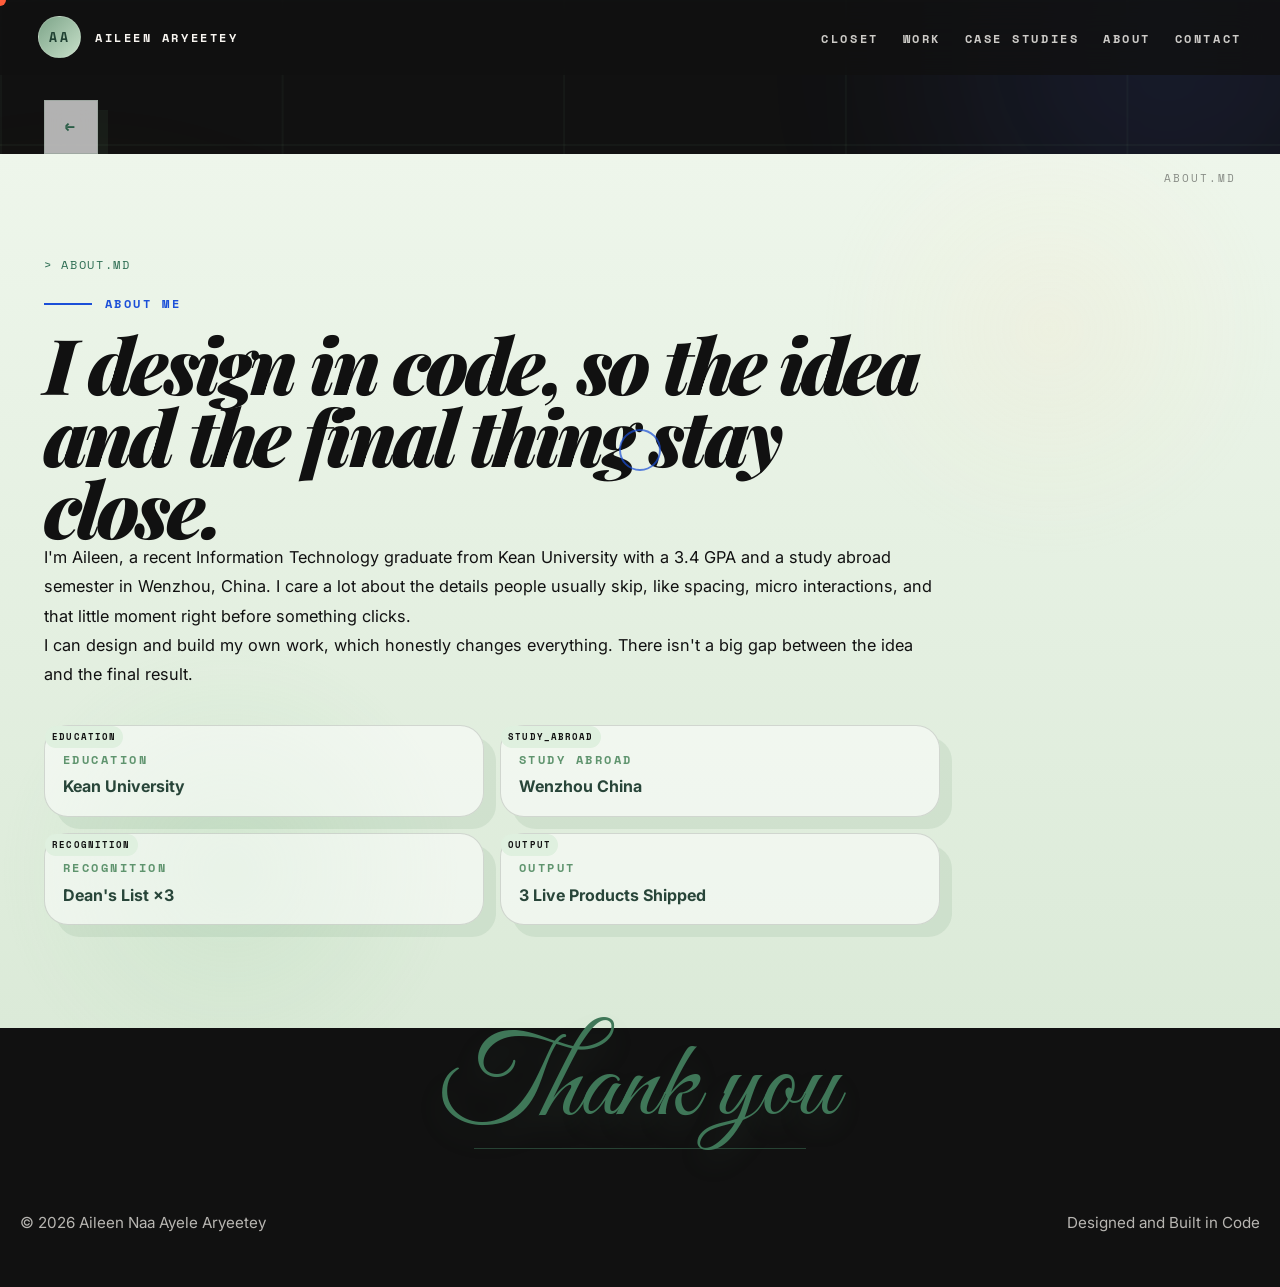
==== commit e13c01f7: "Refactor HTML titles and update font styles across multiple pages; enhance navigation links with que" ====
--- a/about.html
+++ b/about.html
@@ -3,10 +3,10 @@
 <head>
     <meta charset="UTF-8">
     <meta name="viewport" content="width=device-width, initial-scale=1.0">
-    <title>About — Aileen Naa Ayele Aryeetey</title>
+    <title>About - Aileen Naa Ayele Aryeetey</title>
     <link rel="preconnect" href="https://fonts.googleapis.com">
     <link rel="preconnect" href="https://fonts.gstatic.com" crossorigin>
-    <link href="https://fonts.googleapis.com/css2?family=Inter:wght@300;400;500;600&family=Playfair+Display:ital,wght@0,700;0,900;1,700;1,900&family=Space+Mono:wght@400;700&display=swap" rel="stylesheet">
+    <link href="https://fonts.googleapis.com/css2?family=Great+Vibes&family=Inter:wght@300;400;500;600&family=Playfair+Display:ital,wght@0,700;0,900;1,700;1,900&family=Space+Mono:wght@400;700&display=swap" rel="stylesheet">
     <link rel="stylesheet" href="style.css">
 </head>
 <body class="theme-about">
@@ -21,7 +21,7 @@
         <span class="nav-logo-text">Aileen Aryeetey</span>
     </a>
     <ul class="nav-links">
-        <li><a href="index.html">Closet</a></li>
+        <li><a href="index.html?closet=1">Closet</a></li>
         <li><a href="work.html">Work</a></li>
         <li><a href="case-studies.html">Case Studies</a></li>
         <li><a href="about.html">About</a></li>
@@ -33,6 +33,7 @@
 </nav>
 
 <nav class="nav-mobile" id="mobileNav" aria-hidden="true">
+    <a href="index.html?closet=1" class="mobile-nav-link">Closet</a>
     <a href="work.html" class="mobile-nav-link">Work</a>
     <a href="case-studies.html" class="mobile-nav-link">Case Studies</a>
     <a href="about.html" class="mobile-nav-link">About</a>
@@ -41,14 +42,14 @@
 
 <main>
     <section class="return-strip" data-section="return">
-        <a href="index.html" class="return-link">Back to Closet</a>
+        <a href="index.html?closet=1" class="return-link" aria-label="Back to Closet"></a>
     </section>
     <section id="about" data-section="about.md">
         <div class="about-copy rv">
             <span class="section-kicker">About Me</span>
-            <h2>I design directly in code, which means what I imagine is exactly what ships.</h2>
-            <p>I am Aileen — a recent Information Technology graduate from Kean University with a 3.4 GPA and a study abroad semester in Wenzhou, China. I care deeply about the details that most people skip: micro interactions, spacing, and the moment right before something clicks.</p>
-            <p>Unlike most designers, I can build what I design. No handoff, no gap, just the thing itself shaped carefully from vision to implementation.</p>
+            <h2>I design in code, so the idea and the final thing stay close.</h2>
+            <p>I'm Aileen, a recent Information Technology graduate from Kean University with a 3.4 GPA and a study abroad semester in Wenzhou, China. I care a lot about the details people usually skip, like spacing, micro interactions, and that little moment right before something clicks.</p>
+            <p>I can design and build my own work, which honestly changes everything. There isn't a big gap between the idea and the final result.</p>
             <div class="about-grid">
                 <article data-card="education">
                     <span>Education</span>
@@ -71,6 +72,10 @@
     </section>
 </main>
 
+<section class="thank-you-wrap">
+    <p class="thank-you-script rv">Thank you</p>
+</section>
+
 <footer>
     <p>© 2026 Aileen Naa Ayele Aryeetey</p>
     <p>Designed and Built in Code</p>
--- a/style.css
+++ b/style.css
@@ -633,6 +633,16 @@
     background: rgba(13, 27, 20, 0.88);
 }
 
+body.theme-home .return-link {
+    border-color: rgba(183, 221, 194, 0.2);
+    background: rgba(183, 221, 194, 0.06);
+    color: #e8f3e8;
+}
+
+body.theme-home .thank-you-script {
+    color: #dff3df;
+}
+
 body.theme-work #work::before {
     background:
         radial-gradient(circle at 82% 18%, rgba(255, 196, 113, 0.18), transparent 16%),
@@ -751,6 +761,18 @@
 
 body.theme-work .project-card:nth-child(3):hover .project-body p {
     color: rgba(27, 23, 18, 0.76);
+}
+
+body.theme-work .return-link {
+    border-color: rgba(81, 55, 29, 0.16);
+    background: rgba(255, 248, 236, 0.84);
+    color: #5f3f23;
+    box-shadow: 10px 10px 0 rgba(116, 91, 62, 0.12);
+}
+
+body.theme-work .thank-you-script {
+    color: #76522d;
+    text-shadow: 0 14px 28px rgba(118, 82, 45, 0.16);
 }
 
 body.theme-case-studies #case-studies::before {
@@ -864,6 +886,18 @@
     border-radius: 18px;
 }
 
+body.theme-case-studies .return-link {
+    border-color: rgba(96, 52, 36, 0.18);
+    background: rgba(255, 248, 237, 0.88);
+    color: #7a4330;
+    box-shadow: 10px 10px 0 rgba(104, 72, 49, 0.14);
+}
+
+body.theme-case-studies .thank-you-script {
+    color: #8f4f39;
+    text-shadow: 0 14px 28px rgba(111, 70, 48, 0.16);
+}
+
 body.theme-about #about::before {
     background:
         radial-gradient(circle at 18% 82%, rgba(147, 203, 153, 0.18), transparent 18%),
@@ -944,6 +978,18 @@
     background: #dff0df;
 }
 
+body.theme-about .return-link {
+    border-color: rgba(70, 118, 84, 0.18);
+    background: rgba(255, 255, 255, 0.68);
+    color: #2b5e47;
+    box-shadow: 10px 10px 0 rgba(92, 140, 103, 0.1);
+}
+
+body.theme-about .thank-you-script {
+    color: #3f7758;
+    text-shadow: 0 14px 28px rgba(92, 140, 103, 0.14);
+}
+
 body.theme-contact #contact::before {
     background:
         radial-gradient(circle at 50% 18%, rgba(255, 214, 163, 0.12), transparent 14%),
@@ -1007,6 +1053,16 @@
     color: #ffb09d;
     border-color: rgba(255, 176, 157, 0.28);
     background: rgba(255, 176, 157, 0.08);
+}
+
+body.theme-contact .return-link {
+    border-color: rgba(255, 216, 184, 0.16);
+    background: rgba(255, 216, 184, 0.05);
+    color: #ffe6d9;
+}
+
+body.theme-contact .thank-you-script {
+    color: #ffd9c8;
 }
 
 @keyframes vaultFloat {
@@ -1256,6 +1312,98 @@
     text-transform: uppercase;
     color: rgba(248, 245, 240, 0.4);
     pointer-events: none;
+}
+
+.return-strip,
+.thank-you-wrap {
+    width: 100%;
+}
+
+.return-strip {
+    padding: 1.25rem clamp(1rem, 2vw, 1.5rem) 0;
+}
+
+.return-strip::before,
+.return-strip::after,
+.thank-you-wrap::before,
+.thank-you-wrap::after {
+    display: none;
+}
+
+.return-link {
+    display: inline-flex;
+    align-items: center;
+    justify-content: center;
+    width: 3.35rem;
+    height: 3.35rem;
+    border: 1px solid rgba(248, 245, 240, 0.18);
+    background: rgba(248, 245, 240, 0.04);
+    color: var(--off-white);
+    text-decoration: none;
+    box-shadow: 10px 10px 0 rgba(17, 17, 17, 0.12);
+    -webkit-backdrop-filter: blur(10px);
+    backdrop-filter: blur(10px);
+    transition: transform 0.24s var(--ease), background 0.24s ease, color 0.24s ease, border-color 0.24s ease, box-shadow 0.24s ease;
+}
+
+.return-link::before {
+    content: "\2190";
+    font-family: var(--font-accent);
+    font-size: 1rem;
+    font-weight: 700;
+    letter-spacing: 0.04em;
+}
+
+.return-link:hover,
+.return-link:focus-visible {
+    transform: translate(-4px, -4px);
+    background: var(--coral);
+    border-color: var(--coral);
+    color: var(--off-white);
+    box-shadow: 14px 14px 0 rgba(17, 17, 17, 0.18);
+}
+
+.thank-you-wrap {
+    padding: 0.5rem clamp(1rem, 2vw, 1.5rem) 3.5rem;
+    text-align: center;
+}
+
+.thank-you-script {
+    position: relative;
+    display: inline-block;
+    margin: 0;
+    font-family: "Great Vibes", cursive;
+    font-size: clamp(3.6rem, 10vw, 7rem);
+    line-height: 0.95;
+    color: var(--off-white);
+    opacity: 0;
+    transform: translateY(28px) scale(0.96);
+    text-shadow: 0 12px 28px rgba(0, 0, 0, 0.18);
+    transition: opacity 0.9s var(--ease), transform 0.9s var(--ease), text-shadow 0.9s ease;
+}
+
+.thank-you-script::after {
+    content: "";
+    position: absolute;
+    left: 8%;
+    right: 8%;
+    bottom: -0.45rem;
+    height: 1px;
+    background: currentColor;
+    transform: scaleX(0);
+    transform-origin: center;
+    opacity: 0.5;
+    transition: transform 0.9s var(--ease) 0.12s;
+}
+
+.thank-you-script.in {
+    opacity: 1;
+    transform: translateY(0) scale(1);
+    text-shadow: 0 16px 36px rgba(0, 0, 0, 0.24);
+}
+
+.thank-you-script.in::after {
+    transform: scaleX(1);
 }
 
 #work::after,
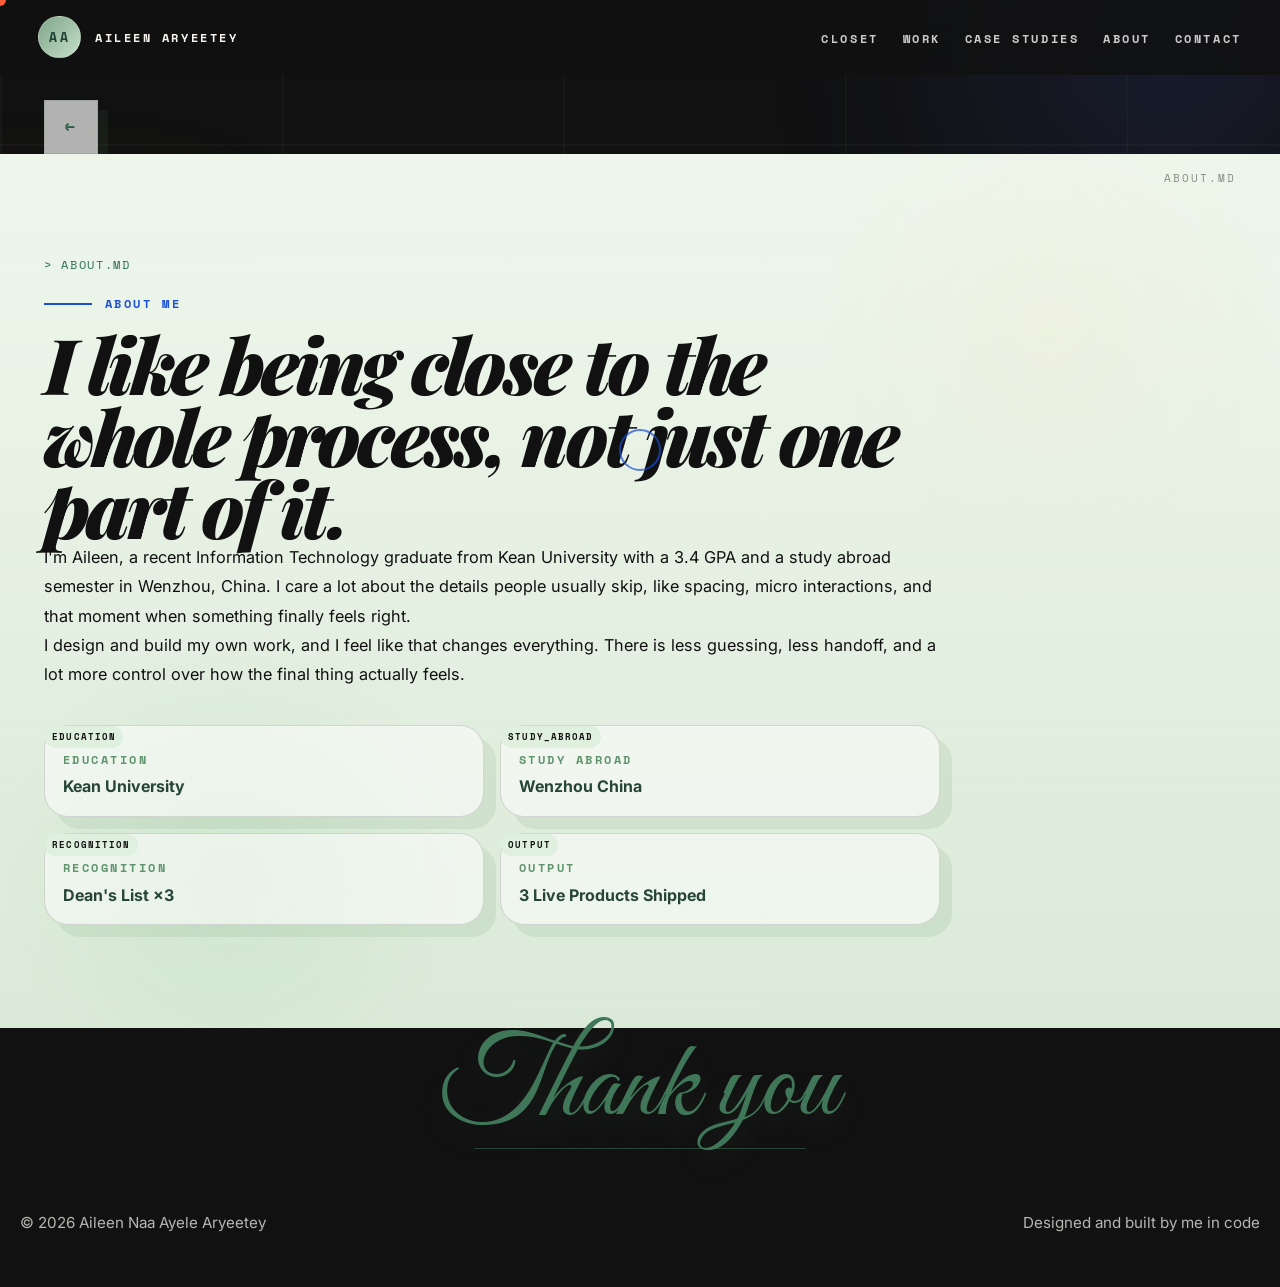
==== commit a03b6f3f: "Refactor content across multiple pages for clarity and engagement; update footer text for consistenc" ====
--- a/about.html
+++ b/about.html
@@ -47,9 +47,9 @@
     <section id="about" data-section="about.md">
         <div class="about-copy rv">
             <span class="section-kicker">About Me</span>
-            <h2>I design in code, so the idea and the final thing stay close.</h2>
-            <p>I'm Aileen, a recent Information Technology graduate from Kean University with a 3.4 GPA and a study abroad semester in Wenzhou, China. I care a lot about the details people usually skip, like spacing, micro interactions, and that little moment right before something clicks.</p>
-            <p>I can design and build my own work, which honestly changes everything. There isn't a big gap between the idea and the final result.</p>
+            <h2>I like being close to the whole process, not just one part of it.</h2>
+            <p>I'm Aileen, a recent Information Technology graduate from Kean University with a 3.4 GPA and a study abroad semester in Wenzhou, China. I care a lot about the details people usually skip, like spacing, micro interactions, and that moment when something finally feels right.</p>
+            <p>I design and build my own work, and I feel like that changes everything. There is less guessing, less handoff, and a lot more control over how the final thing actually feels.</p>
             <div class="about-grid">
                 <article data-card="education">
                     <span>Education</span>
@@ -78,7 +78,7 @@
 
 <footer>
     <p>© 2026 Aileen Naa Ayele Aryeetey</p>
-    <p>Designed and Built in Code</p>
+    <p>Designed and built by me in code</p>
 </footer>
 
 <script src="script.js"></script>
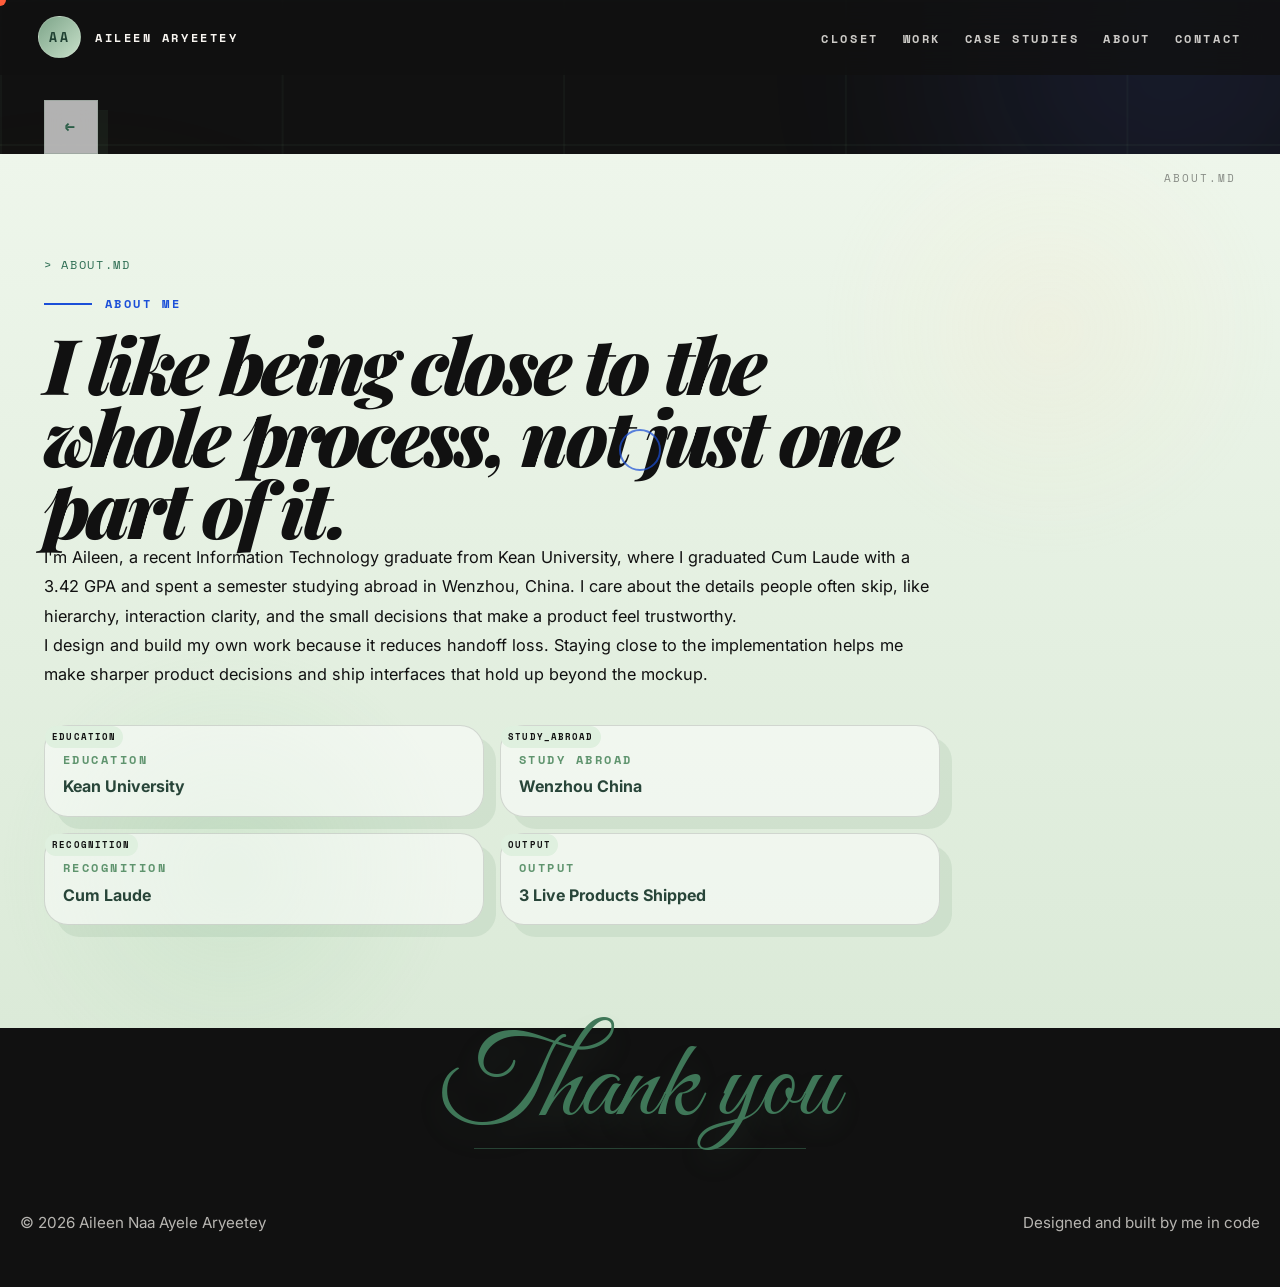
==== commit ec517183: "feat: update portfolio content for clarity and impact; enhance case studies and home page descriptio" ====
--- a/about.html
+++ b/about.html
@@ -48,8 +48,8 @@
         <div class="about-copy rv">
             <span class="section-kicker">About Me</span>
             <h2>I like being close to the whole process, not just one part of it.</h2>
-            <p>I'm Aileen, a recent Information Technology graduate from Kean University with a 3.4 GPA and a study abroad semester in Wenzhou, China. I care a lot about the details people usually skip, like spacing, micro interactions, and that moment when something finally feels right.</p>
-            <p>I design and build my own work, and I feel like that changes everything. There is less guessing, less handoff, and a lot more control over how the final thing actually feels.</p>
+            <p>I'm Aileen, a recent Information Technology graduate from Kean University, where I graduated Cum Laude with a 3.42 GPA and spent a semester studying abroad in Wenzhou, China. I care about the details people often skip, like hierarchy, interaction clarity, and the small decisions that make a product feel trustworthy.</p>
+            <p>I design and build my own work because it reduces handoff loss. Staying close to the implementation helps me make sharper product decisions and ship interfaces that hold up beyond the mockup.</p>
             <div class="about-grid">
                 <article data-card="education">
                     <span>Education</span>
@@ -61,7 +61,7 @@
                 </article>
                 <article data-card="recognition">
                     <span>Recognition</span>
-                    <strong>Dean's List ×3</strong>
+                    <strong>Cum Laude</strong>
                 </article>
                 <article data-card="output">
                     <span>Output</span>
--- a/style.css
+++ b/style.css
@@ -296,6 +296,14 @@
     display: grid;
     grid-template-columns: minmax(0, 1fr) auto;
     gap: 0.9rem;
+}
+
+.vault-skip-link {
+    justify-self: center;
+    color: rgba(248, 245, 240, 0.58);
+    font-size: 0.82rem;
+    text-decoration: underline;
+    text-underline-offset: 0.16em;
 }
 
 .vault-form input {
@@ -1930,19 +1938,11 @@
     min-height: 100%;
 }
 
-.project-preview iframe {
-    width: 200%;
-    height: 200%;
-    border: 0;
-    transform: scale(0.5);
-    transform-origin: top left;
-    pointer-events: none;
-}
-
 .project-preview::after {
     content: "";
     position: absolute;
     inset: 0;
+    z-index: 1;
     background:
         linear-gradient(180deg, rgba(17, 17, 17, 0.04) 0%, rgba(17, 17, 17, 0.72) 100%),
         linear-gradient(135deg, rgba(27, 79, 216, 0.2), rgba(255, 92, 58, 0.16));
@@ -1963,12 +1963,32 @@
     background: linear-gradient(135deg, #111111, #FF5C3A 58%, #1B4FD8);
 }
 
+.project-thumbnail {
+    position: relative;
+    z-index: 0;
+    width: 100%;
+    height: 280px;
+    object-fit: cover;
+    border-radius: 8px;
+    box-shadow: 0 4px 20px rgba(0, 0, 0, 0.12);
+}
+
 .project-fallback {
+    position: absolute;
+    inset: 0;
+    z-index: 2;
     display: none;
-}
-
-.project-fallback.show {
-    display: block;
+    align-items: center;
+    justify-content: center;
+    padding: 1.5rem;
+    color: var(--muted);
+    background: #e5e5e5;
+    text-align: center;
+    font-size: 1rem;
+}
+
+.project-preview.image-failed .project-fallback {
+    display: flex;
 }
 
 .project-body {
@@ -2123,7 +2143,7 @@
 }
 
 .cs-item.open .cs-panel {
-    max-height: 260rem;
+    max-height: 420rem;
 }
 
 .cs-item.open .cs-toggle {
@@ -2159,6 +2179,47 @@
 .cs-sections {
     grid-template-columns: repeat(2, minmax(0, 1fr));
     margin-top: 1.4rem;
+}
+
+.cs-media {
+    position: relative;
+    grid-column: 1 / -1;
+    width: 100%;
+    max-width: 800px;
+    min-height: 200px;
+    margin: 28px auto;
+}
+
+.cs-media img,
+.cs-media-fallback {
+    width: 100%;
+    max-width: 800px;
+    min-height: 200px;
+    height: auto;
+    border-radius: 8px;
+    box-shadow: 0 4px 20px rgba(0, 0, 0, 0.12);
+}
+
+.cs-media-fallback {
+    display: none;
+    align-items: center;
+    justify-content: center;
+    padding: 1.5rem;
+    background: #e5e5e5;
+    color: var(--muted);
+    text-align: center;
+}
+
+.cs-media.image-failed .cs-media-fallback {
+    display: flex;
+}
+
+.cs-media figcaption {
+    margin-top: 0.75rem;
+    color: var(--muted);
+    font-size: 0.88rem;
+    font-style: italic;
+    text-align: center;
 }
 
 .cs-block {
